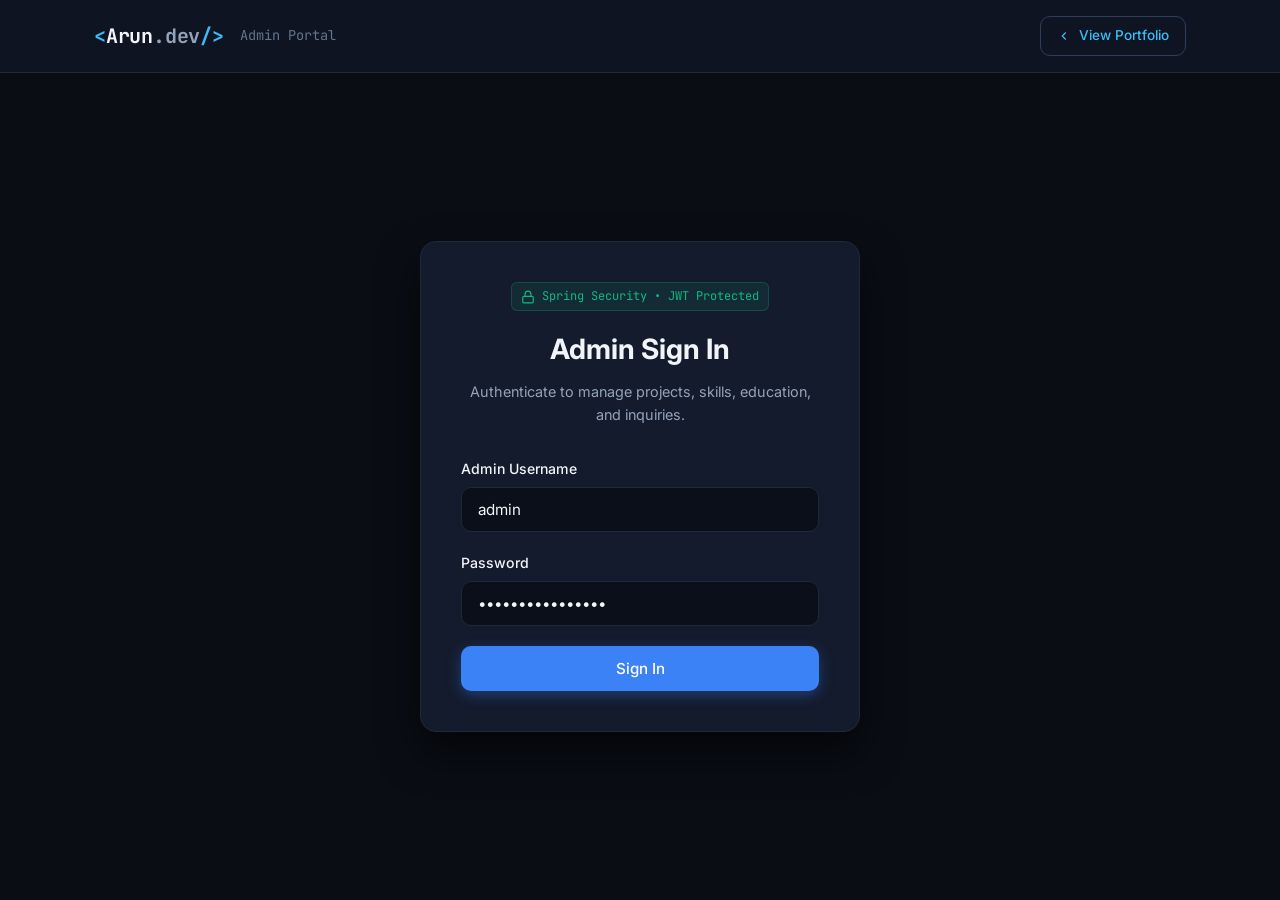
==== frontend/admin.html @ 6e8fda40 "Pushing Portfolio Backend and Frontend" ====
<!DOCTYPE html>
<html lang="en">
<head>
    <meta charset="UTF-8">
    <meta name="viewport" content="width=device-width, initial-scale=1.0">
    <meta name="description" content="Admin Control Panel for Arun's Developer Portfolio">
    <meta name="theme-color" content="#0a0d14">
    <title>Admin Dashboard | Arun.dev</title>

    <!-- Fonts -->
    <link rel="preconnect" href="https://fonts.googleapis.com">
    <link rel="preconnect" href="https://fonts.gstatic.com" crossorigin>
    <link href="https://fonts.googleapis.com/css2?family=Inter:wght@300;400;500;600;700;800&family=JetBrains+Mono:wght@400;500;600&display=swap" rel="stylesheet">

    <!-- Stylesheets -->
    <link rel="stylesheet" href="css/style.css">
    <link rel="stylesheet" href="css/responsive.css">

    <style>
        /* Admin-specific layout additions */
        .admin-page {
            min-height: 100vh;
            display: flex;
            flex-direction: column;
            background-color: var(--bg-primary);
        }

        .admin-header {
            background: var(--bg-secondary);
            border-bottom: 1px solid var(--border-subtle);
            padding: 1rem 0;
            position: sticky;
            top: 0;
            z-index: 100;
        }

        .admin-header-content {
            display: flex;
            justify-content: space-between;
            align-items: center;
        }

        .admin-user-badge {
            display: inline-flex;
            align-items: center;
            gap: 0.5rem;
            background: rgba(56, 189, 248, 0.1);
            border: 1px solid rgba(56, 189, 248, 0.3);
            color: var(--accent-primary);
            padding: 0.35rem 0.75rem;
            border-radius: var(--radius-full);
            font-size: 0.82rem;
            font-family: var(--font-mono);
        }

        /* Login Container */
        .login-wrapper {
            flex-grow: 1;
            display: flex;
            align-items: center;
            justify-content: center;
            padding: 3rem 1.5rem;
        }

        .login-card {
            background: var(--bg-card);
            border: 1px solid var(--border-subtle);
            border-radius: var(--radius-lg);
            padding: 2.5rem;
            width: 100%;
            max-width: 440px;
            box-shadow: 0 20px 40px rgba(0, 0, 0, 0.6);
        }

        .login-header {
            text-align: center;
            margin-bottom: 2rem;
        }

        .login-header h1 {
            font-size: 1.75rem;
            font-weight: 700;
            margin-bottom: 0.5rem;
        }

        .login-header p {
            color: var(--text-secondary);
            font-size: 0.9rem;
        }

        .security-badge {
            display: inline-flex;
            align-items: center;
            gap: 0.4rem;
            background: rgba(16, 185, 129, 0.1);
            color: var(--success);
            border: 1px solid rgba(16, 185, 129, 0.25);
            padding: 0.25rem 0.6rem;
            border-radius: var(--radius-sm);
            font-size: 0.75rem;
            font-family: var(--font-mono);
            margin-bottom: 1rem;
        }

        /* Dashboard Layout */
        .dashboard-wrapper {
            flex-grow: 1;
            padding: 2.5rem 0 4rem 0;
        }

        .stats-grid {
            display: grid;
            grid-template-columns: repeat(auto-fit, minmax(200px, 1fr));
            gap: 1.25rem;
            margin-bottom: 2.5rem;
        }

        .stat-card {
            background: var(--bg-card);
            border: 1px solid var(--border-subtle);
            border-radius: var(--radius-md);
            padding: 1.5rem;
            display: flex;
            flex-direction: column;
            gap: 0.4rem;
            transition: all var(--transition-fast);
        }

        .stat-card:hover {
            border-color: var(--border-hover);
            transform: translateY(-2px);
        }

        .stat-label {
            font-size: 0.82rem;
            color: var(--text-muted);
            text-transform: uppercase;
            font-family: var(--font-mono);
            letter-spacing: 0.5px;
        }

        .stat-value {
            font-size: 2rem;
            font-weight: 700;
            color: var(--text-primary);
        }

        /* Admin Tabs */
        .admin-nav-tabs {
            display: flex;
            gap: 0.5rem;
            border-bottom: 1px solid var(--border-subtle);
            margin-bottom: 2rem;
            overflow-x: auto;
            padding-bottom: 1px;
        }

        .tab-btn {
            background: transparent;
            border: none;
            color: var(--text-secondary);
            font-size: 0.95rem;
            font-weight: 500;
            padding: 0.75rem 1.25rem;
            cursor: pointer;
            border-bottom: 2px solid transparent;
            transition: all var(--transition-fast);
            white-space: nowrap;
        }

        .tab-btn:hover {
            color: var(--text-primary);
        }

        .tab-btn.active {
            color: var(--accent-primary);
            border-bottom-color: var(--accent-primary);
            font-weight: 600;
        }

        .tab-content {
            display: none;
        }

        .tab-content.active {
            display: block;
        }

        .tab-actions-header {
            display: flex;
            justify-content: space-between;
            align-items: center;
            margin-bottom: 1.5rem;
            flex-wrap: wrap;
            gap: 1rem;
        }

        /* Data Tables */
        .table-responsive {
            background: var(--bg-card);
            border: 1px solid var(--border-subtle);
            border-radius: var(--radius-lg);
            overflow-x: auto;
        }

        .admin-table {
            width: 100%;
            border-collapse: collapse;
            text-align: left;
            font-size: 0.9rem;
        }

        .admin-table th {
            background: var(--bg-secondary);
            color: var(--text-muted);
            font-family: var(--font-mono);
            font-size: 0.78rem;
            text-transform: uppercase;
            letter-spacing: 0.5px;
            padding: 1rem 1.25rem;
            border-bottom: 1px solid var(--border-subtle);
        }

        .admin-table td {
            padding: 1rem 1.25rem;
            border-bottom: 1px solid var(--border-subtle);
            color: var(--text-primary);
            vertical-align: middle;
        }

        .admin-table tr:last-child td {
            border-bottom: none;
        }

        .admin-table tr:hover td {
            background: var(--bg-card-hover);
        }

        .action-btn-group {
            display: flex;
            gap: 0.5rem;
        }

        .btn-action-edit {
            background: rgba(59, 130, 246, 0.15);
            color: var(--accent-primary);
            border: 1px solid rgba(59, 130, 246, 0.3);
            padding: 0.35rem 0.65rem;
            border-radius: var(--radius-sm);
            font-size: 0.8rem;
            cursor: pointer;
        }

        .btn-action-edit:hover {
            background: var(--accent-secondary);
            color: #ffffff;
        }

        .btn-action-delete {
            background: rgba(239, 68, 68, 0.15);
            color: var(--error);
            border: 1px solid rgba(239, 68, 68, 0.3);
            padding: 0.35rem 0.65rem;
            border-radius: var(--radius-sm);
            font-size: 0.8rem;
            cursor: pointer;
        }

        .btn-action-delete:hover {
            background: var(--error);
            color: #ffffff;
        }

        /* Modal Backdrop & Dialog */
        .modal-overlay {
            position: fixed;
            top: 0;
            left: 0;
            width: 100%;
            height: 100%;
            background: rgba(0, 0, 0, 0.75);
            backdrop-filter: blur(4px);
            display: none;
            align-items: center;
            justify-content: center;
            padding: 1.5rem;
            z-index: 2000;
        }

        .modal-dialog {
            background: var(--bg-card);
            border: 1px solid var(--border-subtle);
            border-radius: var(--radius-lg);
            width: 100%;
            max-width: 600px;
            max-height: 90vh;
            overflow-y: auto;
            padding: 2rem;
            box-shadow: 0 20px 50px rgba(0, 0, 0, 0.8);
        }

        .modal-header {
            display: flex;
            justify-content: space-between;
            align-items: center;
            margin-bottom: 1.5rem;
            border-bottom: 1px solid var(--border-subtle);
            padding-bottom: 1rem;
        }

        .modal-close-btn {
            background: transparent;
            border: none;
            color: var(--text-muted);
            font-size: 1.5rem;
            cursor: pointer;
            line-height: 1;
        }

        .modal-close-btn:hover {
            color: var(--text-primary);
        }

        .checkbox-group {
            display: flex;
            align-items: center;
            gap: 0.6rem;
        }

        .checkbox-group input {
            accent-color: var(--accent-primary);
            width: 16px;
            height: 16px;
        }

        /* Toast notifications */
        .toast-container {
            position: fixed;
            bottom: 2rem;
            right: 2rem;
            display: flex;
            flex-direction: column;
            gap: 0.75rem;
            z-index: 3000;
        }

        .toast-notification {
            background: var(--bg-secondary);
            border: 1px solid var(--border-subtle);
            border-radius: var(--radius-md);
            padding: 1rem 1.25rem;
            color: var(--text-primary);
            box-shadow: 0 10px 25px rgba(0, 0, 0, 0.5);
            font-size: 0.9rem;
            display: flex;
            align-items: center;
            gap: 0.75rem;
            animation: slideUp 0.3s ease;
        }

        .toast-notification.success {
            border-left: 4px solid var(--success);
        }

        .toast-notification.error {
            border-left: 4px solid var(--error);
        }

        @keyframes slideUp {
            from { transform: translateY(20px); opacity: 0; }
            to { transform: translateY(0); opacity: 1; }
        }
    </style>
</head>
<body class="admin-page">

    <!-- Admin Header -->
    <header class="admin-header">
        <div class="container admin-header-content">
            <div style="display: flex; align-items: center; gap: 1rem;">
                <a href="index.html" class="brand-logo">
                    <span class="logo-bracket">&lt;</span>Arun<span class="logo-accent">.dev</span><span class="logo-bracket">/&gt;</span>
                </a>
                <span style="font-family: var(--font-mono); font-size: 0.85rem; color: var(--text-muted);">Admin Portal</span>
            </div>

            <div style="display: flex; align-items: center; gap: 1rem;" id="header-actions">
                <a href="index.html" class="btn btn-outline btn-sm">
                    <svg width="14" height="14" viewBox="0 0 24 24" fill="none" stroke="currentColor" stroke-width="2"><path d="m15 18-6-6 6-6"></path></svg>
                    <span>View Portfolio</span>
                </a>
                <div id="auth-controls" style="display: none;">
                    <span class="admin-user-badge">
                        <svg width="12" height="12" viewBox="0 0 24 24" fill="currentColor"><path d="M12 2C6.48 2 2 6.48 2 12s4.48 10 10 10 10-4.48 10-10S17.52 2 12 2zm0 3c1.66 0 3 1.34 3 3s-1.34 3-3 3-3-1.34-3-3 1.34-3 3-3zm0 14.2c-2.5 0-4.71-1.28-6-3.22.03-1.99 4-3.08 6-3.08 1.99 0 5.97 1.09 6 3.08-1.29 1.94-3.5 3.22-6 3.22z"/></svg>
                        <span id="active-username">admin</span>
                    </span>
                    <button class="btn btn-secondary btn-sm" id="logout-btn">Sign Out</button>
                </div>
            </div>
        </div>
    </header>

    <!-- 1. LOGIN SCREEN (Visible when unauthenticated) -->
    <main class="login-wrapper" id="login-section">
        <div class="login-card">
            <div class="login-header">
                <div class="security-badge">
                    <svg width="14" height="14" viewBox="0 0 24 24" fill="none" stroke="currentColor" stroke-width="2"><rect x="3" y="11" width="18" height="11" rx="2" ry="2"></rect><path d="M7 11V7a5 5 0 0 1 10 0v4"></path></svg>
                    <span>Spring Security &bull; JWT Protected</span>
                </div>
                <h1>Admin Sign In</h1>
                <p>Authenticate to manage projects, skills, education, and inquiries.</p>
            </div>

            <form id="login-form" class="contact-form">
                <div class="form-banner" id="login-banner" style="display: none;"></div>

                <div class="form-group">
                    <label for="login-username" class="form-label">Admin Username</label>
                    <input type="text" id="login-username" class="form-input" placeholder="admin" required autocomplete="username" value="admin">
                </div>

                <div class="form-group">
                    <label for="login-password" class="form-label">Password</label>
                    <input type="password" id="login-password" class="form-input" placeholder="••••••••••••" required autocomplete="current-password" value="adminpassword123">
                </div>

                <button type="submit" class="btn btn-primary btn-block" id="login-submit-btn">
                    <span class="btn-text">Sign In</span>
                    <div class="btn-spinner" style="display: none;"></div>
                </button>
            </form>
        </div>
    </main>

    <!-- 2. DASHBOARD (Visible when authenticated) -->
    <main class="dashboard-wrapper" id="dashboard-section" style="display: none;">
        <div class="container">
            <!-- Metrics Row -->
            <div class="stats-grid">
                <div class="stat-card">
                    <span class="stat-label">Projects</span>
                    <span class="stat-value" id="stat-projects-count">-</span>
                </div>
                <div class="stat-card">
                    <span class="stat-label">Skills</span>
                    <span class="stat-value" id="stat-skills-count">-</span>
                </div>
                <div class="stat-card">
                    <span class="stat-label">Education</span>
                    <span class="stat-value" id="stat-education-count">-</span>
                </div>
                <div class="stat-card">
                    <span class="stat-label">Inquiries Received</span>
                    <span class="stat-value" id="stat-messages-count" style="color: var(--accent-primary);">-</span>
                </div>
            </div>

            <!-- Tab Navigation -->
            <nav class="admin-nav-tabs">
                <button class="tab-btn active" data-tab="projects-tab">Projects Manager</button>
                <button class="tab-btn" data-tab="skills-tab">Skills Manager</button>
                <button class="tab-btn" data-tab="education-tab">Education Manager</button>
                <button class="tab-btn" data-tab="messages-tab">Messages Inbox</button>
            </nav>

            <!-- TAB 1: PROJECTS -->
            <section class="tab-content active" id="projects-tab">
                <div class="tab-actions-header">
                    <div>
                        <h2>Portfolio Projects</h2>
                        <p style="color: var(--text-secondary); font-size: 0.9rem;">Manage project cards, live links, repositories, and featured status.</p>
                    </div>
                    <button class="btn btn-primary btn-sm" id="btn-add-project">+ Add New Project</button>
                </div>

                <div class="table-responsive">
                    <table class="admin-table">
                        <thead>
                            <tr>
                                <th>ID</th>
                                <th>Title</th>
                                <th>Technologies</th>
                                <th>Featured</th>
                                <th>Actions</th>
                            </tr>
                        </thead>
                        <tbody id="projects-table-body">
                            <!-- Populated dynamically via admin.js -->
                        </tbody>
                    </table>
                </div>
            </section>

            <!-- TAB 2: SKILLS -->
            <section class="tab-content" id="skills-tab">
                <div class="tab-actions-header">
                    <div>
                        <h2>Technical Skills</h2>
                        <p style="color: var(--text-secondary); font-size: 0.9rem;">Add, modify, or reorganize skill sets and proficiency levels.</p>
                    </div>
                    <button class="btn btn-primary btn-sm" id="btn-add-skill">+ Add New Skill</button>
                </div>

                <div class="table-responsive">
                    <table class="admin-table">
                        <thead>
                            <tr>
                                <th>ID</th>
                                <th>Skill Name</th>
                                <th>Category</th>
                                <th>Proficiency</th>
                                <th>Actions</th>
                            </tr>
                        </thead>
                        <tbody id="skills-table-body">
                            <!-- Populated dynamically via admin.js -->
                        </tbody>
                    </table>
                </div>
            </section>

            <!-- TAB 3: EDUCATION -->
            <section class="tab-content" id="education-tab">
                <div class="tab-actions-header">
                    <div>
                        <h2>Education History</h2>
                        <p style="color: var(--text-secondary); font-size: 0.9rem;">Maintain academic background and engineering degree entries.</p>
                    </div>
                    <button class="btn btn-primary btn-sm" id="btn-add-education">+ Add Education Entry</button>
                </div>

                <div class="table-responsive">
                    <table class="admin-table">
                        <thead>
                            <tr>
                                <th>ID</th>
                                <th>Degree &amp; Field</th>
                                <th>Institution</th>
                                <th>Timeframe</th>
                                <th>Actions</th>
                            </tr>
                        </thead>
                        <tbody id="education-table-body">
                            <!-- Populated dynamically via admin.js -->
                        </tbody>
                    </table>
                </div>
            </section>

            <!-- TAB 4: MESSAGES INBOX -->
            <section class="tab-content" id="messages-tab">
                <div class="tab-actions-header">
                    <div>
                        <h2>Contact Messages Inbox</h2>
                        <p style="color: var(--text-secondary); font-size: 0.9rem;">Review messages and recruiter inquiries submitted through the contact form.</p>
                    </div>
                    <button class="btn btn-secondary btn-sm" id="btn-refresh-messages">&#8635; Refresh Inbox</button>
                </div>

                <div class="table-responsive">
                    <table class="admin-table">
                        <thead>
                            <tr>
                                <th>ID</th>
                                <th>Sender Name</th>
                                <th>Email</th>
                                <th>Message</th>
                                <th>Date Received</th>
                                <th>Actions</th>
                            </tr>
                        </thead>
                        <tbody id="messages-table-body">
                            <!-- Populated dynamically via admin.js -->
                        </tbody>
                    </table>
                </div>
            </section>
        </div>
    </main>

    <!-- PROJECT MODAL -->
    <div class="modal-overlay" id="project-modal">
        <div class="modal-dialog">
            <div class="modal-header">
                <h3 id="project-modal-title">Add Project</h3>
                <button class="modal-close-btn" data-close="project-modal">&times;</button>
            </div>
            <form id="project-form" class="contact-form">
                <input type="hidden" id="project-id">

                <div class="form-group">
                    <label class="form-label" for="proj-title">Project Title *</label>
                    <input type="text" id="proj-title" class="form-input" required placeholder="e.g. SpendSense">
                </div>

                <div class="form-group">
                    <label class="form-label" for="proj-desc">Description *</label>
                    <textarea id="proj-desc" class="form-textarea" rows="4" required placeholder="Detailed project overview..."></textarea>
                </div>

                <div class="form-group">
                    <label class="form-label" for="proj-tech">Technologies (Comma separated) *</label>
                    <input type="text" id="proj-tech" class="form-input" required placeholder="e.g. Java, Spring Boot, MySQL">
                </div>

                <div class="form-group">
                    <label class="form-label" for="proj-github">GitHub Repository URL</label>
                    <input type="url" id="proj-github" class="form-input" placeholder="https://github.com/TODO-arun/project">
                </div>

                <div class="form-group">
                    <label class="form-label" for="proj-live">Live Demo URL</label>
                    <input type="url" id="proj-live" class="form-input" placeholder="https://project.example.com">
                </div>

                <div class="checkbox-group">
                    <input type="checkbox" id="proj-featured">
                    <label for="proj-featured" class="form-label" style="cursor: pointer;">Mark as Featured Project</label>
                </div>

                <div style="display: flex; justify-content: flex-end; gap: 1rem; margin-top: 1rem;">
                    <button type="button" class="btn btn-secondary" data-close="project-modal">Cancel</button>
                    <button type="submit" class="btn btn-primary" id="save-project-btn">Save Project</button>
                </div>
            </form>
        </div>
    </div>

    <!-- SKILL MODAL -->
    <div class="modal-overlay" id="skill-modal">
        <div class="modal-dialog">
            <div class="modal-header">
                <h3 id="skill-modal-title">Add Skill</h3>
                <button class="modal-close-btn" data-close="skill-modal">&times;</button>
            </div>
            <form id="skill-form" class="contact-form">
                <input type="hidden" id="skill-id">

                <div class="form-group">
                    <label class="form-label" for="skill-name">Skill Name *</label>
                    <input type="text" id="skill-name" class="form-input" required placeholder="e.g. Spring Boot">
                </div>

                <div class="form-group">
                    <label class="form-label" for="skill-cat">Category *</label>
                    <select id="skill-cat" class="form-input" required>
                        <option value="Programming">Programming</option>
                        <option value="Backend">Backend</option>
                        <option value="Database">Database</option>
                        <option value="Frontend">Frontend</option>
                        <option value="Tools">Tools</option>
                        <option value="AI/ML">AI/ML</option>
                    </select>
                </div>

                <div class="form-group">
                    <label class="form-label" for="skill-prof">Proficiency Level *</label>
                    <select id="skill-prof" class="form-input" required>
                        <option value="Advanced">Advanced</option>
                        <option value="Proficient">Proficient</option>
                        <option value="Intermediate">Intermediate</option>
                        <option value="Beginner">Beginner</option>
                    </select>
                </div>

                <div style="display: flex; justify-content: flex-end; gap: 1rem; margin-top: 1rem;">
                    <button type="button" class="btn btn-secondary" data-close="skill-modal">Cancel</button>
                    <button type="submit" class="btn btn-primary" id="save-skill-btn">Save Skill</button>
                </div>
            </form>
        </div>
    </div>

    <!-- EDUCATION MODAL -->
    <div class="modal-overlay" id="education-modal">
        <div class="modal-dialog">
            <div class="modal-header">
                <h3 id="education-modal-title">Add Education</h3>
                <button class="modal-close-btn" data-close="education-modal">&times;</button>
            </div>
            <form id="education-form" class="contact-form">
                <input type="hidden" id="education-id">

                <div class="form-group">
                    <label class="form-label" for="edu-degree">Degree / Certificate *</label>
                    <input type="text" id="edu-degree" class="form-input" required placeholder="e.g. Bachelor of Engineering (B.E.)">
                </div>

                <div class="form-group">
                    <label class="form-label" for="edu-field">Field of Study</label>
                    <input type="text" id="edu-field" class="form-input" placeholder="e.g. Computer Science & Engineering">
                </div>

                <div class="form-group">
                    <label class="form-label" for="edu-institution">Institution / University *</label>
                    <input type="text" id="edu-institution" class="form-input" required placeholder="e.g. Engineering University">
                </div>

                <div style="display: grid; grid-template-columns: 1fr 1fr; gap: 1rem;">
                    <div class="form-group">
                        <label class="form-label" for="edu-start">Start Year / Date</label>
                        <input type="text" id="edu-start" class="form-input" placeholder="2023">
                    </div>
                    <div class="form-group">
                        <label class="form-label" for="edu-end">End Year / Date</label>
                        <input type="text" id="edu-end" class="form-input" placeholder="2027 (Expected)">
                    </div>
                </div>

                <div class="form-group">
                    <label class="form-label" for="edu-desc">Course Highlights &amp; Description</label>
                    <textarea id="edu-desc" class="form-textarea" rows="3" placeholder="Key coursework, achievements..."></textarea>
                </div>

                <div style="display: flex; justify-content: flex-end; gap: 1rem; margin-top: 1rem;">
                    <button type="button" class="btn btn-secondary" data-close="education-modal">Cancel</button>
                    <button type="submit" class="btn btn-primary" id="save-education-btn">Save Entry</button>
                </div>
            </form>
        </div>
    </div>

    <!-- Toast Notifications Container -->
    <div class="toast-container" id="toast-container"></div>

    <!-- Modular JavaScript Files -->
    <script src="js/api.js"></script>
    <script src="js/admin.js"></script>
</body>
</html>
---- frontend/css/style.css ----
/* ==========================================================================
   Arun's Portfolio - Modern Dark Developer Theme
   ========================================================================== */

:root {
    /* Color Palette */
    --bg-primary: #0a0d14;
    --bg-secondary: #0f1422;
    --bg-card: #141b2d;
    --bg-card-hover: #1a233a;
    --bg-input: #0b0f19;
    --bg-terminal: #070a10;
    
    /* Borders & Outlines */
    --border-subtle: #1e293b;
    --border-focus: #38bdf8;
    --border-hover: #2d3d5a;
    
    /* Text Colors */
    --text-primary: #f1f5f9;
    --text-secondary: #94a3b8;
    --text-muted: #64748b;
    --text-inverse: #0a0d14;
    
    /* Accents & Brand */
    --accent-primary: #38bdf8;       /* Bright Cyan */
    --accent-secondary: #3b82f6;     /* Modern Blue */
    --accent-gradient: linear-gradient(135deg, #38bdf8 0%, #3b82f6 50%, #6366f1 100%);
    --accent-glow: rgba(56, 189, 248, 0.15);
    
    /* Status Colors */
    --success: #10b981;
    --success-bg: rgba(16, 185, 129, 0.12);
    --error: #ef4444;
    --error-bg: rgba(239, 68, 68, 0.12);
    --warning: #f59e0b;
    --warning-bg: rgba(245, 158, 11, 0.12);
    
    /* Typography */
    --font-sans: 'Inter', -apple-system, BlinkMacSystemFont, 'Segoe UI', Roboto, sans-serif;
    --font-mono: 'JetBrains Mono', 'Fira Code', 'Courier New', monospace;
    
    /* Layout & Sizing */
    --container-width: 1140px;
    --header-height: 72px;
    --radius-sm: 6px;
    --radius-md: 10px;
    --radius-lg: 16px;
    --radius-full: 9999px;
    
    /* Transitions */
    --transition-fast: 0.18s ease;
    --transition-normal: 0.28s ease;
}

/* Base & Reset */
*, *::before, *::after {
    box-sizing: border-box;
    margin: 0;
    padding: 0;
}

html {
    scroll-behavior: smooth;
    font-size: 16px;
}

body {
    background-color: var(--bg-primary);
    color: var(--text-primary);
    font-family: var(--font-sans);
    line-height: 1.6;
    overflow-x: hidden;
    -webkit-font-smoothing: antialiased;
    -moz-osx-font-smoothing: grayscale;
}

a {
    color: inherit;
    text-decoration: none;
    transition: color var(--transition-fast);
}

ul {
    list-style: none;
}

button, input, textarea {
    font-family: inherit;
    font-size: inherit;
}

/* Container */
.container {
    width: 100%;
    max-width: var(--container-width);
    margin-left: auto;
    margin-right: auto;
    padding-left: 1.5rem;
    padding-right: 1.5rem;
}

/* Typography & Gradient Utilities */
.text-gradient {
    background: var(--accent-gradient);
    -webkit-background-clip: text;
    -webkit-text-fill-color: transparent;
    display: inline-block;
}

.text-highlight {
    color: var(--accent-primary);
    font-weight: 600;
}

/* Section Header */
.section {
    padding: 5.5rem 0;
    border-bottom: 1px solid var(--border-subtle);
    position: relative;
}

.section-header {
    text-align: center;
    max-width: 680px;
    margin: 0 auto 3.5rem auto;
}

.section-tag {
    display: inline-block;
    font-family: var(--font-mono);
    font-size: 0.85rem;
    color: var(--accent-primary);
    margin-bottom: 0.5rem;
    letter-spacing: 1px;
    text-transform: uppercase;
}

.section-title {
    font-size: 2.25rem;
    font-weight: 700;
    color: var(--text-primary);
    letter-spacing: -0.02em;
    margin-bottom: 0.75rem;
}

.section-subtitle {
    font-size: 1rem;
    color: var(--text-secondary);
    line-height: 1.6;
}

/* Buttons */
.btn {
    display: inline-flex;
    align-items: center;
    justify-content: center;
    gap: 0.5rem;
    padding: 0.75rem 1.4rem;
    border-radius: var(--radius-md);
    font-weight: 500;
    font-size: 0.95rem;
    cursor: pointer;
    border: 1px solid transparent;
    transition: all var(--transition-fast);
}

.btn-sm {
    padding: 0.5rem 1rem;
    font-size: 0.85rem;
}

.btn-block {
    width: 100%;
}

.btn-primary {
    background: var(--accent-secondary);
    color: #ffffff;
    box-shadow: 0 4px 14px rgba(59, 130, 246, 0.35);
}

.btn-primary:hover {
    background: #2563eb;
    transform: translateY(-1px);
    box-shadow: 0 6px 20px rgba(59, 130, 246, 0.45);
}

.btn-secondary {
    background: var(--bg-card);
    color: var(--text-primary);
    border-color: var(--border-subtle);
}

.btn-secondary:hover {
    background: var(--bg-card-hover);
    border-color: var(--border-hover);
    transform: translateY(-1px);
}

.btn-outline {
    background: transparent;
    color: var(--accent-primary);
    border-color: var(--border-hover);
}

.btn-outline:hover {
    background: rgba(56, 189, 248, 0.08);
    border-color: var(--accent-primary);
    transform: translateY(-1px);
}

.btn-icon {
    flex-shrink: 0;
}

/* ==========================================================================
   Header & Navigation
   ========================================================================== */
.header {
    position: fixed;
    top: 0;
    left: 0;
    width: 100%;
    height: var(--header-height);
    background: rgba(10, 13, 20, 0.85);
    backdrop-filter: blur(12px);
    -webkit-backdrop-filter: blur(12px);
    border-bottom: 1px solid rgba(30, 41, 59, 0.6);
    z-index: 1000;
    transition: background-color var(--transition-normal);
}

.nav-container {
    display: flex;
    align-items: center;
    justify-content: space-between;
    height: 100%;
}

.brand-logo {
    font-family: var(--font-mono);
    font-size: 1.25rem;
    font-weight: 700;
    color: var(--text-primary);
    display: flex;
    align-items: center;
    letter-spacing: -0.01em;
}

.logo-bracket {
    color: var(--accent-primary);
}

.logo-accent {
    color: var(--text-secondary);
}

.nav-list {
    display: flex;
    align-items: center;
    gap: 2rem;
}

.nav-link {
    color: var(--text-secondary);
    font-size: 0.92rem;
    font-weight: 500;
    position: relative;
    padding: 0.25rem 0;
}

.nav-link:hover, .nav-link.active {
    color: var(--accent-primary);
}

.nav-link.active::after {
    content: '';
    position: absolute;
    bottom: -4px;
    left: 0;
    width: 100%;
    height: 2px;
    background: var(--accent-primary);
    border-radius: var(--radius-full);
}

.nav-actions {
    display: flex;
    align-items: center;
    gap: 1rem;
}

.hamburger-btn {
    display: none;
    flex-direction: column;
    justify-content: space-around;
    width: 32px;
    height: 32px;
    background: transparent;
    border: none;
    cursor: pointer;
    padding: 4px;
}

.hamburger-bar {
    width: 100%;
    height: 2px;
    background-color: var(--text-primary);
    border-radius: var(--radius-full);
    transition: all var(--transition-fast);
}

.nav-cta-mobile {
    display: none;
}

/* ==========================================================================
   Hero Section
   ========================================================================== */
.hero-section {
    padding-top: calc(var(--header-height) + 4rem);
    padding-bottom: 5.5rem;
    min-height: calc(100vh - var(--header-height));
    display: flex;
    align-items: center;
    background: radial-gradient(circle at 80% 20%, rgba(56, 189, 248, 0.06) 0%, transparent 60%),
                radial-gradient(circle at 10% 80%, rgba(59, 130, 246, 0.05) 0%, transparent 60%);
}

.hero-container {
    display: grid;
    grid-template-columns: 1.2fr 0.8fr;
    gap: 3.5rem;
    align-items: center;
}

.hero-badge {
    display: inline-flex;
    align-items: center;
    gap: 0.5rem;
    padding: 0.4rem 0.9rem;
    background: rgba(30, 41, 59, 0.6);
    border: 1px solid var(--border-subtle);
    border-radius: var(--radius-full);
    font-size: 0.82rem;
    font-family: var(--font-mono);
    color: var(--text-secondary);
    margin-bottom: 1.5rem;
}

.status-indicator {
    width: 8px;
    height: 8px;
    background-color: var(--success);
    border-radius: 50%;
    box-shadow: 0 0 8px var(--success);
    animation: pulse 2s infinite;
}

@keyframes pulse {
    0% { transform: scale(0.95); opacity: 0.8; }
    50% { transform: scale(1.15); opacity: 1; }
    100% { transform: scale(0.95); opacity: 0.8; }
}

.hero-title {
    font-size: 3.25rem;
    font-weight: 800;
    line-height: 1.15;
    letter-spacing: -0.03em;
    margin-bottom: 0.75rem;
}

.hero-subtitle {
    font-size: 1.45rem;
    font-weight: 600;
    color: var(--text-secondary);
    line-height: 1.35;
    margin-bottom: 1.25rem;
}

.hero-description {
    font-size: 1.05rem;
    color: var(--text-secondary);
    line-height: 1.7;
    margin-bottom: 2rem;
    max-width: 580px;
}

.hero-cta-group {
    display: flex;
    flex-wrap: wrap;
    gap: 1rem;
    margin-bottom: 2rem;
}

.hero-socials {
    display: flex;
    align-items: center;
    gap: 1.25rem;
}

.social-label {
    font-size: 0.88rem;
    color: var(--text-muted);
    font-family: var(--font-mono);
}

.social-link {
    display: inline-flex;
    align-items: center;
    gap: 0.4rem;
    color: var(--text-secondary);
    font-size: 0.9rem;
    padding: 0.35rem 0.6rem;
    border-radius: var(--radius-sm);
    background: rgba(30, 41, 59, 0.4);
    border: 1px solid var(--border-subtle);
    transition: all var(--transition-fast);
}

.social-link:hover {
    color: var(--accent-primary);
    border-color: var(--accent-primary);
    background: rgba(56, 189, 248, 0.06);
}

/* Terminal Card in Hero */
.terminal-card {
    background: var(--bg-terminal);
    border: 1px solid var(--border-subtle);
    border-radius: var(--radius-lg);
    overflow: hidden;
    box-shadow: 0 20px 40px rgba(0, 0, 0, 0.6);
}

.terminal-header {
    background: #0f1420;
    padding: 0.75rem 1rem;
    display: flex;
    align-items: center;
    border-bottom: 1px solid var(--border-subtle);
}

.terminal-dots {
    display: flex;
    gap: 6px;
    margin-right: 1rem;
}

.dot {
    width: 10px;
    height: 10px;
    border-radius: 50%;
}

.dot-red { background-color: #ef4444; }
.dot-yellow { background-color: #f59e0b; }
.dot-green { background-color: #10b981; }

.terminal-title {
    font-family: var(--font-mono);
    font-size: 0.78rem;
    color: var(--text-muted);
}

.terminal-body {
    padding: 1.25rem;
    font-family: var(--font-mono);
    font-size: 0.85rem;
    line-height: 1.6;
}

.terminal-line {
    margin-bottom: 0.4rem;
}

.t-prompt {
    color: var(--accent-primary);
    font-weight: 600;
    margin-right: 0.4rem;
}

.t-command {
    color: #f8fafc;
}

.terminal-output {
    color: var(--text-secondary);
    margin-bottom: 0.9rem;
    padding-left: 0.75rem;
    border-left: 2px solid var(--border-subtle);
}

.terminal-code {
    background: #090d16;
    padding: 0.85rem;
    border-radius: var(--radius-sm);
    margin-bottom: 0.9rem;
    overflow-x: auto;
}

.json-key { color: #38bdf8; }
.json-str { color: #a7f3d0; }

.t-cursor {
    color: var(--accent-primary);
    animation: blink 1s step-start infinite;
}

@keyframes blink {
    50% { opacity: 0; }
}

/* ==========================================================================
   About Section
   ========================================================================== */
.about-grid {
    display: grid;
    grid-template-columns: 1.1fr 0.9fr;
    gap: 2.5rem;
    align-items: start;
}

.about-card {
    background: var(--bg-card);
    border: 1px solid var(--border-subtle);
    border-radius: var(--radius-lg);
    padding: 2.25rem;
}

.about-lead {
    font-size: 1.15rem;
    color: var(--text-primary);
    line-height: 1.7;
    margin-bottom: 1.25rem;
}

.about-body {
    font-size: 0.98rem;
    color: var(--text-secondary);
    line-height: 1.75;
    margin-bottom: 1rem;
}

.about-body:last-child {
    margin-bottom: 0;
}

.about-features-column {
    display: flex;
    flex-direction: column;
    gap: 1.25rem;
}

.feature-card {
    display: flex;
    gap: 1.25rem;
    background: var(--bg-card);
    border: 1px solid var(--border-subtle);
    border-radius: var(--radius-md);
    padding: 1.4rem;
    transition: all var(--transition-fast);
}

.feature-card:hover {
    border-color: var(--border-hover);
    transform: translateY(-2px);
    background: var(--bg-card-hover);
}

.feature-icon {
    width: 44px;
    height: 44px;
    border-radius: var(--radius-md);
    background: rgba(56, 189, 248, 0.1);
    color: var(--accent-primary);
    display: flex;
    align-items: center;
    justify-content: center;
    flex-shrink: 0;
}

.feature-info h3 {
    font-size: 1.05rem;
    font-weight: 600;
    margin-bottom: 0.35rem;
    color: var(--text-primary);
}

.feature-info p {
    font-size: 0.88rem;
    color: var(--text-secondary);
    line-height: 1.55;
}

/* ==========================================================================
   Skills Section
   ========================================================================== */
.skills-filter-container {
    display: flex;
    flex-wrap: wrap;
    justify-content: center;
    gap: 0.6rem;
    margin-bottom: 2.5rem;
}

.filter-btn {
    background: var(--bg-card);
    border: 1px solid var(--border-subtle);
    color: var(--text-secondary);
    padding: 0.45rem 1rem;
    border-radius: var(--radius-full);
    font-size: 0.85rem;
    font-weight: 500;
    cursor: pointer;
    transition: all var(--transition-fast);
}

.filter-btn:hover {
    color: var(--text-primary);
    border-color: var(--border-hover);
}

.filter-btn.active {
    background: var(--accent-secondary);
    color: #ffffff;
    border-color: var(--accent-secondary);
}

.skills-grid {
    display: grid;
    grid-template-columns: repeat(auto-fill, minmax(240px, 1fr));
    gap: 1.25rem;
}

.skill-card {
    background: var(--bg-card);
    border: 1px solid var(--border-subtle);
    border-radius: var(--radius-md);
    padding: 1.25rem 1.4rem;
    display: flex;
    flex-direction: column;
    gap: 0.6rem;
    transition: all var(--transition-fast);
}

.skill-card:hover {
    border-color: var(--border-hover);
    transform: translateY(-2px);
    background: var(--bg-card-hover);
}

.skill-header {
    display: flex;
    justify-content: space-between;
    align-items: center;
}

.skill-name {
    font-size: 1rem;
    font-weight: 600;
    color: var(--text-primary);
}

.skill-category-tag {
    font-size: 0.72rem;
    font-family: var(--font-mono);
    padding: 0.2rem 0.5rem;
    background: rgba(30, 41, 59, 0.6);
    border-radius: var(--radius-sm);
    color: var(--accent-primary);
}

.skill-level-text {
    font-size: 0.8rem;
    color: var(--text-muted);
}

.skill-progress-bar {
    width: 100%;
    height: 4px;
    background: var(--border-subtle);
    border-radius: var(--radius-full);
    overflow: hidden;
}

.skill-progress-fill {
    height: 100%;
    background: var(--accent-gradient);
    border-radius: var(--radius-full);
}

/* ==========================================================================
   Projects Section
   ========================================================================== */
.projects-grid {
    display: grid;
    grid-template-columns: repeat(auto-fill, minmax(340px, 1fr));
    gap: 2rem;
}

.project-card {
    background: var(--bg-card);
    border: 1px solid var(--border-subtle);
    border-radius: var(--radius-lg);
    overflow: hidden;
    display: flex;
    flex-direction: column;
    transition: all var(--transition-normal);
}

.project-card:hover {
    border-color: var(--border-hover);
    transform: translateY(-4px);
    box-shadow: 0 12px 28px rgba(0, 0, 0, 0.4);
}

.project-card.featured {
    border-color: rgba(56, 189, 248, 0.35);
}

.project-header {
    padding: 1.5rem 1.5rem 0.5rem 1.5rem;
    display: flex;
    justify-content: space-between;
    align-items: flex-start;
}

.project-title {
    font-size: 1.25rem;
    font-weight: 700;
    color: var(--text-primary);
}

.featured-badge {
    font-size: 0.72rem;
    font-family: var(--font-mono);
    padding: 0.2rem 0.55rem;
    background: rgba(56, 189, 248, 0.12);
    border: 1px solid rgba(56, 189, 248, 0.3);
    color: var(--accent-primary);
    border-radius: var(--radius-full);
    text-transform: uppercase;
}

.project-body {
    padding: 0.5rem 1.5rem 1.25rem 1.5rem;
    flex-grow: 1;
    display: flex;
    flex-direction: column;
}

.project-description {
    font-size: 0.92rem;
    color: var(--text-secondary);
    line-height: 1.65;
    margin-bottom: 1.25rem;
    flex-grow: 1;
}

.academic-note {
    display: inline-flex;
    align-items: center;
    gap: 0.35rem;
    font-size: 0.75rem;
    color: var(--warning);
    background: var(--warning-bg);
    border: 1px solid rgba(245, 158, 11, 0.25);
    padding: 0.35rem 0.6rem;
    border-radius: var(--radius-sm);
    margin-bottom: 1rem;
}

.project-tech-list {
    display: flex;
    flex-wrap: wrap;
    gap: 0.45rem;
    margin-top: auto;
}

.tech-tag {
    font-family: var(--font-mono);
    font-size: 0.75rem;
    color: var(--text-secondary);
    background: rgba(30, 41, 59, 0.5);
    border: 1px solid var(--border-subtle);
    padding: 0.2rem 0.55rem;
    border-radius: var(--radius-sm);
}

.project-footer {
    padding: 1rem 1.5rem;
    background: rgba(15, 20, 34, 0.6);
    border-top: 1px solid var(--border-subtle);
    display: flex;
    gap: 0.85rem;
}

/* ==========================================================================
   Education Section
   ========================================================================== */
.education-timeline {
    position: relative;
    max-width: 800px;
    margin: 0 auto;
}

.education-timeline::before {
    content: '';
    position: absolute;
    top: 0;
    bottom: 0;
    left: 20px;
    width: 2px;
    background: var(--border-subtle);
}

.education-item {
    position: relative;
    padding-left: 55px;
    margin-bottom: 2.5rem;
}

.education-item:last-child {
    margin-bottom: 0;
}

.education-node {
    position: absolute;
    left: 12px;
    top: 5px;
    width: 18px;
    height: 18px;
    border-radius: 50%;
    background: var(--bg-primary);
    border: 3px solid var(--accent-primary);
    box-shadow: 0 0 10px rgba(56, 189, 248, 0.4);
}

.education-card {
    background: var(--bg-card);
    border: 1px solid var(--border-subtle);
    border-radius: var(--radius-md);
    padding: 1.5rem;
    transition: all var(--transition-fast);
}

.education-card:hover {
    border-color: var(--border-hover);
    background: var(--bg-card-hover);
}

.education-header-row {
    display: flex;
    justify-content: space-between;
    align-items: flex-start;
    gap: 1rem;
    margin-bottom: 0.4rem;
}

.education-degree {
    font-size: 1.15rem;
    font-weight: 700;
    color: var(--text-primary);
}

.education-period {
    font-family: var(--font-mono);
    font-size: 0.8rem;
    color: var(--accent-primary);
    background: rgba(56, 189, 248, 0.08);
    padding: 0.2rem 0.5rem;
    border-radius: var(--radius-sm);
    white-space: nowrap;
}

.education-institution {
    font-size: 0.95rem;
    color: var(--text-secondary);
    margin-bottom: 0.75rem;
}

.education-desc {
    font-size: 0.9rem;
    color: var(--text-secondary);
    line-height: 1.6;
}

/* ==========================================================================
   Contact Section
   ========================================================================== */
.contact-layout {
    display: grid;
    grid-template-columns: 0.9fr 1.1fr;
    gap: 2.5rem;
    align-items: start;
}

.contact-info-card {
    background: var(--bg-card);
    border: 1px solid var(--border-subtle);
    border-radius: var(--radius-lg);
    padding: 2.25rem;
}

.contact-info-card h3 {
    font-size: 1.35rem;
    font-weight: 700;
    margin-bottom: 0.75rem;
    color: var(--text-primary);
}

.contact-info-card > p {
    font-size: 0.95rem;
    color: var(--text-secondary);
    line-height: 1.65;
    margin-bottom: 2rem;
}

.contact-details {
    display: flex;
    flex-direction: column;
    gap: 1.25rem;
    margin-bottom: 2rem;
}

.contact-item {
    display: flex;
    align-items: center;
    gap: 1rem;
}

.contact-icon {
    width: 40px;
    height: 40px;
    border-radius: var(--radius-md);
    background: rgba(56, 189, 248, 0.1);
    color: var(--accent-primary);
    display: flex;
    align-items: center;
    justify-content: center;
    flex-shrink: 0;
}

.contact-meta {
    display: flex;
    flex-direction: column;
}

.meta-label {
    font-size: 0.75rem;
    color: var(--text-muted);
    font-family: var(--font-mono);
    text-transform: uppercase;
}

.meta-value, .meta-link {
    font-size: 0.92rem;
    color: var(--text-primary);
    word-break: break-all;
}

.meta-link:hover {
    color: var(--accent-primary);
}

.system-status-box {
    display: flex;
    align-items: center;
    gap: 0.5rem;
    padding: 0.75rem 1rem;
    background: var(--bg-primary);
    border: 1px solid var(--border-subtle);
    border-radius: var(--radius-md);
    font-size: 0.85rem;
}

.status-dot {
    width: 8px;
    height: 8px;
    border-radius: 50%;
    background-color: var(--warning);
}

.status-dot.online {
    background-color: var(--success);
    box-shadow: 0 0 8px var(--success);
}

.status-dot.offline {
    background-color: var(--error);
}

/* Contact Form */
.contact-form-panel {
    background: var(--bg-card);
    border: 1px solid var(--border-subtle);
    border-radius: var(--radius-lg);
    padding: 2.25rem;
}

.contact-form {
    display: flex;
    flex-direction: column;
    gap: 1.25rem;
}

.form-group {
    display: flex;
    flex-direction: column;
    gap: 0.4rem;
}

.form-label {
    font-size: 0.88rem;
    font-weight: 500;
    color: var(--text-primary);
}

.form-label-flex {
    display: flex;
    justify-content: space-between;
    align-items: center;
}

.char-counter {
    font-size: 0.75rem;
    font-family: var(--font-mono);
    color: var(--text-muted);
}

.required {
    color: var(--error);
}

.form-input, .form-textarea {
    width: 100%;
    background: var(--bg-input);
    border: 1px solid var(--border-subtle);
    border-radius: var(--radius-md);
    padding: 0.75rem 1rem;
    color: var(--text-primary);
    font-size: 0.95rem;
    transition: all var(--transition-fast);
}

.form-input:focus, .form-textarea:focus {
    outline: none;
    border-color: var(--accent-primary);
    box-shadow: 0 0 0 3px var(--accent-glow);
}

.form-input.input-error, .form-textarea.input-error {
    border-color: var(--error);
    background: rgba(239, 68, 68, 0.04);
}

.field-error {
    font-size: 0.8rem;
    color: var(--error);
    min-height: 1.1rem;
}

.form-banner {
    padding: 0.85rem 1rem;
    border-radius: var(--radius-md);
    font-size: 0.9rem;
    margin-bottom: 0.5rem;
}

.form-banner.success {
    background: var(--success-bg);
    border: 1px solid var(--success);
    color: #6ee7b7;
}

.form-banner.error {
    background: var(--error-bg);
    border: 1px solid var(--error);
    color: #fca5a5;
}

/* Loading & Spinner Utilities */
.loading-spinner-wrapper {
    grid-column: 1 / -1;
    display: flex;
    flex-direction: column;
    align-items: center;
    justify-content: center;
    gap: 1rem;
    padding: 3rem 1rem;
    color: var(--text-muted);
    font-family: var(--font-mono);
    font-size: 0.9rem;
}

.spinner {
    width: 32px;
    height: 32px;
    border: 3px solid var(--border-subtle);
    border-top-color: var(--accent-primary);
    border-radius: 50%;
    animation: spin 0.8s linear infinite;
}

.btn-spinner {
    width: 18px;
    height: 18px;
    border: 2px solid rgba(255, 255, 255, 0.3);
    border-top-color: #ffffff;
    border-radius: 50%;
    animation: spin 0.8s linear infinite;
}

@keyframes spin {
    to { transform: rotate(360deg); }
}

/* ==========================================================================
   Footer
   ========================================================================== */
.footer {
    background: var(--bg-secondary);
    border-top: 1px solid var(--border-subtle);
    padding: 2.5rem 0;
    font-size: 0.88rem;
    color: var(--text-muted);
}

.footer-container {
    display: flex;
    justify-content: space-between;
    align-items: center;
    flex-wrap: wrap;
    gap: 1.5rem;
}

.footer-logo {
    margin-bottom: 0.25rem;
}

.footer-desc {
    font-size: 0.82rem;
    color: var(--text-muted);
}

.footer-tech {
    font-family: var(--font-mono);
    font-size: 0.8rem;
    color: var(--text-secondary);
}
---- frontend/css/responsive.css ----
/* ==========================================================================
   Responsive Stylesheet - Arun's Full-Stack Portfolio
   ========================================================================== */

/* Tablet & Smaller Laptops (max-width: 992px) */
@media screen and (max-width: 992px) {
    .hero-container {
        grid-template-columns: 1fr;
        gap: 2.5rem;
    }

    .hero-title {
        font-size: 2.75rem;
    }

    .hero-visual {
        max-width: 600px;
        margin: 0 auto;
        width: 100%;
    }

    .about-grid {
        grid-template-columns: 1fr;
        gap: 2rem;
    }

    .contact-layout {
        grid-template-columns: 1fr;
        gap: 2rem;
    }

    .projects-grid {
        grid-template-columns: repeat(auto-fill, minmax(300px, 1fr));
    }
}

/* Tablets and Mobile Landscape (max-width: 768px) */
@media screen and (max-width: 768px) {
    .section {
        padding: 4rem 0;
    }

    .section-title {
        font-size: 1.85rem;
    }

    .hero-title {
        font-size: 2.25rem;
    }

    .hero-subtitle {
        font-size: 1.2rem;
    }

    /* Navigation Drawer on Mobile */
    .nav-menu {
        position: fixed;
        top: var(--header-height);
        left: -100%;
        width: 100%;
        height: calc(100vh - var(--header-height));
        background-color: rgba(10, 13, 20, 0.98);
        backdrop-filter: blur(16px);
        -webkit-backdrop-filter: blur(16px);
        flex-direction: column;
        justify-content: flex-start;
        align-items: center;
        padding: 3rem 1.5rem;
        gap: 2rem;
        transition: left 0.3s ease-in-out;
        border-top: 1px solid var(--border-subtle);
    }

    .nav-menu.is-active {
        left: 0;
    }

    .nav-list {
        flex-direction: column;
        gap: 1.75rem;
        width: 100%;
        text-align: center;
    }

    .nav-link {
        font-size: 1.25rem;
    }

    .nav-cta-desktop {
        display: none;
    }

    .nav-cta-mobile {
        display: block;
        margin-top: 1.5rem;
        width: 100%;
        max-width: 260px;
    }

    .hamburger-btn {
        display: flex;
    }

    .hamburger-btn.is-active .hamburger-bar:nth-child(1) {
        transform: translateY(8px) rotate(45deg);
    }

    .hamburger-btn.is-active .hamburger-bar:nth-child(2) {
        opacity: 0;
    }

    .hamburger-btn.is-active .hamburger-bar:nth-child(3) {
        transform: translateY(-8px) rotate(-45deg);
    }

    /* Education Timeline adjustments */
    .education-timeline::before {
        left: 12px;
    }

    .education-item {
        padding-left: 36px;
    }

    .education-node {
        left: 4px;
        width: 16px;
        height: 16px;
    }

    .education-header-row {
        flex-direction: column;
        align-items: flex-start;
        gap: 0.25rem;
    }

    .footer-container {
        flex-direction: column;
        text-align: center;
        gap: 1rem;
    }
}

/* Small Mobile Screens (max-width: 480px) */
@media screen and (max-width: 480px) {
    .container {
        padding-left: 1rem;
        padding-right: 1rem;
    }

    .hero-title {
        font-size: 1.95rem;
    }

    .hero-cta-group {
        flex-direction: column;
        width: 100%;
    }

    .hero-cta-group .btn {
        width: 100%;
    }

    .hero-socials {
        flex-wrap: wrap;
        gap: 0.75rem;
    }

    .about-card, .contact-info-card, .contact-form-panel {
        padding: 1.5rem 1.25rem;
    }

    .skills-grid {
        grid-template-columns: 1fr;
    }

    .projects-grid {
        grid-template-columns: 1fr;
    }
}
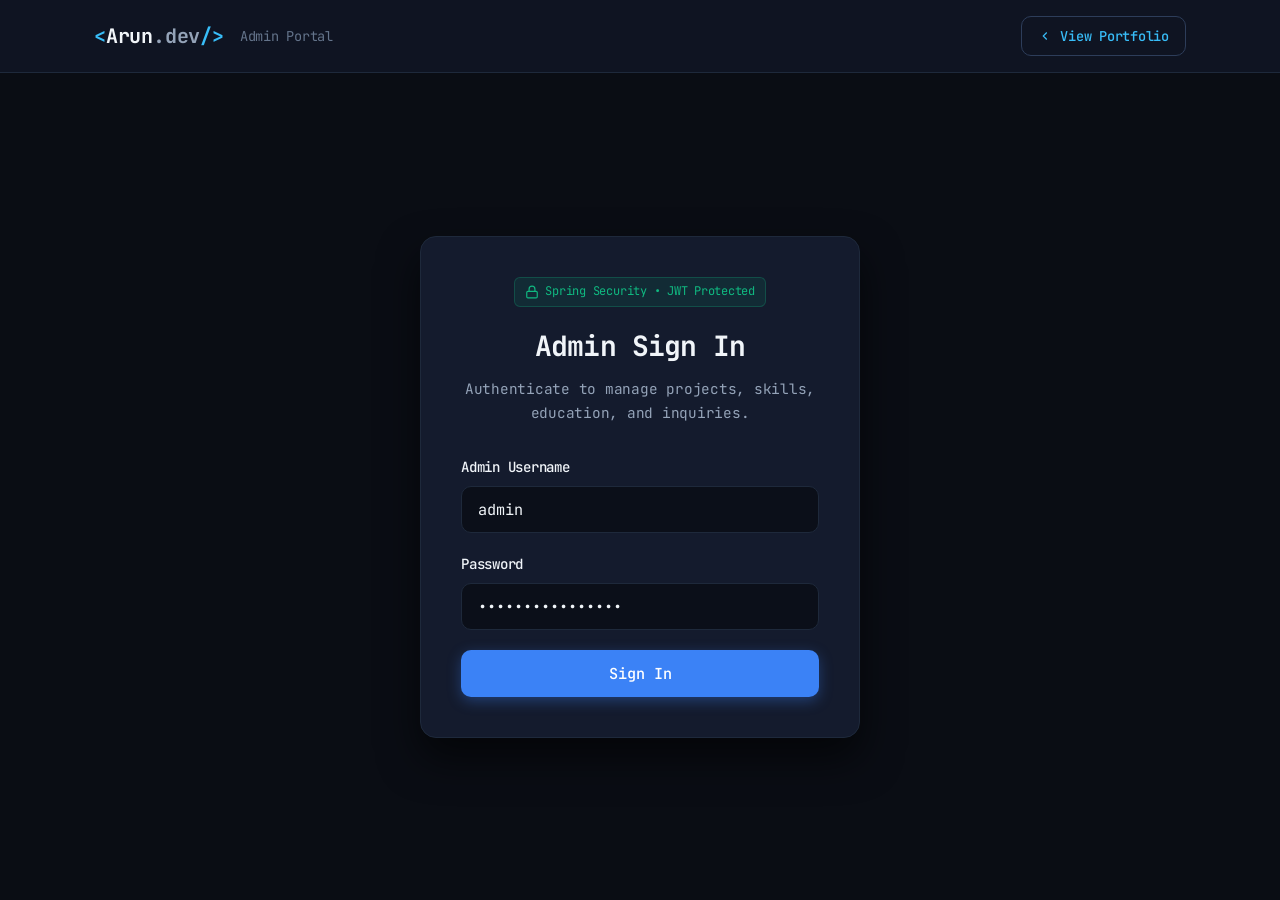
==== commit aa7dc4fe: "style: apply terminal developer monospace font (JetBrains Mono) throughout entire application" ====
--- a/frontend/admin.html
+++ b/frontend/admin.html
@@ -2,7 +2,7 @@
 <html lang="en">
 <head>
     <meta charset="UTF-8">
-    <meta name="viewport" content="width=device-width, initial-scale=1.0">
+    <meta name="viewport" content="width=device-width, initial-scale=1.0, maximum-scale=5.0, viewport-fit=cover">
     <meta name="description" content="Admin Control Panel for Arun's Developer Portfolio">
     <meta name="theme-color" content="#0a0d14">
     <title>Admin Dashboard | Arun.dev</title>
@@ -10,7 +10,7 @@
     <!-- Fonts -->
     <link rel="preconnect" href="https://fonts.googleapis.com">
     <link rel="preconnect" href="https://fonts.gstatic.com" crossorigin>
-    <link href="https://fonts.googleapis.com/css2?family=Inter:wght@300;400;500;600;700;800&family=JetBrains+Mono:wght@400;500;600&display=swap" rel="stylesheet">
+    <link href="https://fonts.googleapis.com/css2?family=JetBrains+Mono:ital,wght@0,300;0,400;0,500;0,600;0,700;0,800;1,400;1,600&display=swap" rel="stylesheet">
 
     <!-- Stylesheets -->
     <link rel="stylesheet" href="css/style.css">
@@ -462,6 +462,7 @@
                 <button class="tab-btn" data-tab="skills-tab">Skills Manager</button>
                 <button class="tab-btn" data-tab="education-tab">Education Manager</button>
                 <button class="tab-btn" data-tab="messages-tab">Messages Inbox</button>
+                <button class="tab-btn" data-tab="resume-tab">Resume Link</button>
             </nav>
 
             <!-- TAB 1: PROJECTS -->
@@ -576,6 +577,31 @@
                     </table>
                 </div>
             </section>
+
+            <!-- TAB 5: RESUME LINK SETTINGS -->
+            <section class="tab-content" id="resume-tab">
+                <div class="tab-actions-header">
+                    <div>
+                        <h2>Online Resume &amp; Profile Link</h2>
+                        <p style="color: var(--text-secondary); font-size: 0.9rem;">Set the online PDF link (Google Drive view link, GitHub raw URL, Cloudinary, Dropbox) for visitors to view/download.</p>
+                    </div>
+                </div>
+
+                <div style="background: var(--bg-card); border: 1px solid var(--border-subtle); border-radius: var(--radius-md); padding: 1.75rem; max-width: 680px;">
+                    <form id="resume-config-form">
+                        <div class="form-group" style="margin-bottom: 1.25rem;">
+                            <label for="resume-url-input" class="form-label">Online PDF URL (Google Drive / Direct Cloud PDF) *</label>
+                            <input type="url" id="resume-url-input" class="form-input" placeholder="https://drive.google.com/file/d/1YourFileId/view?usp=sharing" required>
+                            <p style="font-size: 0.78rem; color: var(--text-muted); margin-top: 0.35rem;">Visitors who click the "Resume" button on your portfolio will open this online PDF directly in a new tab.</p>
+                        </div>
+
+                        <div style="display: flex; flex-wrap: wrap; gap: 0.75rem; align-items: center;">
+                            <button type="submit" class="btn btn-primary btn-sm" id="save-resume-btn">Save Resume Link</button>
+                            <button type="button" class="btn btn-secondary btn-sm" id="test-resume-btn">Preview Online Resume</button>
+                        </div>
+                    </form>
+                </div>
+            </section>
         </div>
     </main>
 
@@ -606,7 +632,7 @@
 
                 <div class="form-group">
                     <label class="form-label" for="proj-github">GitHub Repository URL</label>
-                    <input type="url" id="proj-github" class="form-input" placeholder="https://github.com/TODO-arun/project">
+                    <input type="url" id="proj-github" class="form-input" placeholder="https://github.com/arun-kumarsb/project">
                 </div>
 
                 <div class="form-group">
@@ -650,7 +676,7 @@
                         <option value="Database">Database</option>
                         <option value="Frontend">Frontend</option>
                         <option value="Tools">Tools</option>
-                        <option value="AI/ML">AI/ML</option>
+                        <option value="Core CS">Core CS</option>
                     </select>
                 </div>
 
--- a/frontend/css/style.css
+++ b/frontend/css/style.css
@@ -22,11 +22,14 @@
     --text-muted: #64748b;
     --text-inverse: #0a0d14;
     
-    /* Accents & Brand */
-    --accent-primary: #38bdf8;       /* Bright Cyan */
-    --accent-secondary: #3b82f6;     /* Modern Blue */
-    --accent-gradient: linear-gradient(135deg, #38bdf8 0%, #3b82f6 50%, #6366f1 100%);
-    --accent-glow: rgba(56, 189, 248, 0.15);
+    /* Accents & Brand (Tactical Defense & Modern Tech) */
+    --accent-primary: #38bdf8;       /* Tactical Cyan */
+    --accent-secondary: #3b82f6;     /* Precision Blue */
+    --tactical-gold: #f59e0b;        /* Regimental Gold */
+    --tactical-olive: #10b981;       /* Army Olive / Resilience Green */
+    --accent-gradient: linear-gradient(135deg, #38bdf8 0%, #3b82f6 50%, #10b981 100%);
+    --accent-glow: rgba(56, 189, 248, 0.18);
+    --tactical-glow: rgba(16, 185, 129, 0.2);
     
     /* Status Colors */
     --success: #10b981;
@@ -36,9 +39,9 @@
     --warning: #f59e0b;
     --warning-bg: rgba(245, 158, 11, 0.12);
     
-    /* Typography */
-    --font-sans: 'Inter', -apple-system, BlinkMacSystemFont, 'Segoe UI', Roboto, sans-serif;
-    --font-mono: 'JetBrains Mono', 'Fira Code', 'Courier New', monospace;
+    /* Typography - Terminal / Developer Monospace Everywhere */
+    --font-mono: 'JetBrains Mono', 'Fira Code', 'Cascadia Code', 'Courier New', monospace;
+    --font-sans: 'JetBrains Mono', 'Fira Code', 'Cascadia Code', 'Courier New', monospace;
     
     /* Layout & Sizing */
     --container-width: 1140px;
@@ -53,11 +56,48 @@
     --transition-normal: 0.28s ease;
 }
 
+/* Tactical & Military Heritage Utilities */
+.badge-tactical {
+    display: inline-flex;
+    align-items: center;
+    gap: 0.4rem;
+    padding: 0.35rem 0.75rem;
+    background: rgba(16, 185, 129, 0.1);
+    border: 1px solid rgba(16, 185, 129, 0.3);
+    color: var(--tactical-olive);
+    border-radius: var(--radius-full);
+    font-size: 0.76rem;
+    font-family: var(--font-mono);
+    letter-spacing: 0.4px;
+    text-transform: uppercase;
+}
+
+.badge-sikhli {
+    display: inline-flex;
+    align-items: center;
+    gap: 0.4rem;
+    padding: 0.35rem 0.75rem;
+    background: rgba(245, 158, 11, 0.1);
+    border: 1px solid rgba(245, 158, 11, 0.35);
+    color: var(--tactical-gold);
+    border-radius: var(--radius-full);
+    font-size: 0.76rem;
+    font-family: var(--font-mono);
+    font-weight: 600;
+}
+
+.card-defense-highlight {
+    background: linear-gradient(135deg, rgba(18, 25, 41, 0.9) 0%, rgba(13, 27, 24, 0.6) 100%) !important;
+    border: 1px solid rgba(16, 185, 129, 0.3) !important;
+    box-shadow: 0 10px 30px rgba(0, 0, 0, 0.5), 0 0 20px rgba(16, 185, 129, 0.06);
+}
+
 /* Base & Reset */
 *, *::before, *::after {
     box-sizing: border-box;
     margin: 0;
     padding: 0;
+    font-family: inherit;
 }
 
 html {
@@ -68,11 +108,17 @@
 body {
     background-color: var(--bg-primary);
     color: var(--text-primary);
-    font-family: var(--font-sans);
-    line-height: 1.6;
+    font-family: var(--font-mono);
+    line-height: 1.65;
+    letter-spacing: -0.015em;
     overflow-x: hidden;
     -webkit-font-smoothing: antialiased;
     -moz-osx-font-smoothing: grayscale;
+}
+
+h1, h2, h3, h4, h5, h6 {
+    font-family: var(--font-mono);
+    letter-spacing: -0.03em;
 }
 
 a {
@@ -85,8 +131,8 @@
     list-style: none;
 }
 
-button, input, textarea {
-    font-family: inherit;
+button, input, textarea, select {
+    font-family: var(--font-mono);
     font-size: inherit;
 }
 
@@ -518,9 +564,14 @@
    ========================================================================== */
 .about-grid {
     display: grid;
-    grid-template-columns: 1.1fr 0.9fr;
+    grid-template-columns: 1.08fr 0.92fr;
     gap: 2.5rem;
-    align-items: start;
+    align-items: stretch;
+}
+
+.about-text-column {
+    display: flex;
+    flex-direction: column;
 }
 
 .about-card {
@@ -528,6 +579,11 @@
     border: 1px solid var(--border-subtle);
     border-radius: var(--radius-lg);
     padding: 2.25rem;
+    height: 100%;
+    display: flex;
+    flex-direction: column;
+    justify-content: flex-start;
+    box-shadow: 0 10px 30px rgba(0, 0, 0, 0.25);
 }
 
 .about-lead {
@@ -541,7 +597,7 @@
     font-size: 0.98rem;
     color: var(--text-secondary);
     line-height: 1.75;
-    margin-bottom: 1rem;
+    margin-bottom: 1.15rem;
 }
 
 .about-body:last-child {
@@ -551,17 +607,20 @@
 .about-features-column {
     display: flex;
     flex-direction: column;
-    gap: 1.25rem;
+    gap: 1rem;
+    justify-content: space-between;
 }
 
 .feature-card {
     display: flex;
-    gap: 1.25rem;
+    gap: 1.15rem;
     background: var(--bg-card);
     border: 1px solid var(--border-subtle);
     border-radius: var(--radius-md);
-    padding: 1.4rem;
+    padding: 1.25rem 1.35rem;
     transition: all var(--transition-fast);
+    align-items: flex-start;
+    flex: 1;
 }
 
 .feature-card:hover {
@@ -571,8 +630,8 @@
 }
 
 .feature-icon {
-    width: 44px;
-    height: 44px;
+    width: 42px;
+    height: 42px;
     border-radius: var(--radius-md);
     background: rgba(56, 189, 248, 0.1);
     color: var(--accent-primary);
@@ -582,17 +641,22 @@
     flex-shrink: 0;
 }
 
+.feature-info {
+    flex: 1;
+    min-width: 0;
+}
+
 .feature-info h3 {
-    font-size: 1.05rem;
+    font-size: 1.02rem;
     font-weight: 600;
-    margin-bottom: 0.35rem;
+    margin-bottom: 0.25rem;
     color: var(--text-primary);
 }
 
 .feature-info p {
     font-size: 0.88rem;
     color: var(--text-secondary);
-    line-height: 1.55;
+    line-height: 1.5;
 }
 
 /* ==========================================================================
@@ -895,7 +959,7 @@
     display: grid;
     grid-template-columns: 0.9fr 1.1fr;
     gap: 2.5rem;
-    align-items: start;
+    align-items: stretch;
 }
 
 .contact-info-card {
@@ -903,6 +967,11 @@
     border: 1px solid var(--border-subtle);
     border-radius: var(--radius-lg);
     padding: 2.25rem;
+    height: 100%;
+    display: flex;
+    flex-direction: column;
+    justify-content: space-between;
+    box-shadow: 0 10px 30px rgba(0, 0, 0, 0.25);
 }
 
 .contact-info-card h3 {
@@ -916,7 +985,7 @@
     font-size: 0.95rem;
     color: var(--text-secondary);
     line-height: 1.65;
-    margin-bottom: 2rem;
+    margin-bottom: 1.75rem;
 }
 
 .contact-details {
@@ -947,6 +1016,7 @@
 .contact-meta {
     display: flex;
     flex-direction: column;
+    min-width: 0;
 }
 
 .meta-label {
@@ -975,6 +1045,7 @@
     border: 1px solid var(--border-subtle);
     border-radius: var(--radius-md);
     font-size: 0.85rem;
+    margin-top: auto;
 }
 
 .status-dot {
@@ -999,6 +1070,8 @@
     border: 1px solid var(--border-subtle);
     border-radius: var(--radius-lg);
     padding: 2.25rem;
+    height: 100%;
+    box-shadow: 0 10px 30px rgba(0, 0, 0, 0.25);
 }
 
 .contact-form {
--- a/frontend/css/responsive.css
+++ b/frontend/css/responsive.css
@@ -1,9 +1,31 @@
 /* ==========================================================================
-   Responsive Stylesheet - Arun's Full-Stack Portfolio
+   Comprehensive Mobile & Responsive Stylesheet
+   Pixel-Perfect Layout for Android (360px - 412px), iPhone, and Tablets
    ========================================================================== */
 
-/* Tablet & Smaller Laptops (max-width: 992px) */
+/* Universal Mobile Box Sizing & No-Overflow Rules */
+*, *::before, *::after {
+    box-sizing: border-box;
+}
+
+html, body {
+    overflow-x: hidden !important;
+    width: 100%;
+    max-width: 100%;
+    margin: 0;
+    padding: 0;
+    -webkit-tap-highlight-color: transparent;
+    touch-action: manipulation;
+}
+
+/* ==========================================================================
+   1. Tablets & Medium Screens (max-width: 992px)
+   ========================================================================== */
 @media screen and (max-width: 992px) {
+    .section {
+        padding: 4.5rem 0;
+    }
+
     .hero-container {
         grid-template-columns: 1fr;
         gap: 2.5rem;
@@ -14,7 +36,7 @@
     }
 
     .hero-visual {
-        max-width: 600px;
+        max-width: 100%;
         margin: 0 auto;
         width: 100%;
     }
@@ -26,33 +48,83 @@
 
     .contact-layout {
         grid-template-columns: 1fr;
-        gap: 2rem;
+        gap: 2.5rem;
     }
 
     .projects-grid {
-        grid-template-columns: repeat(auto-fill, minmax(300px, 1fr));
+        grid-template-columns: repeat(auto-fill, minmax(280px, 1fr));
+        gap: 1.5rem;
+    }
+
+    .skills-grid {
+        grid-template-columns: repeat(auto-fill, minmax(220px, 1fr));
+        gap: 1rem;
     }
 }
 
-/* Tablets and Mobile Landscape (max-width: 768px) */
+/* ==========================================================================
+   2. Mobile & Touch Devices (max-width: 768px)
+   ========================================================================== */
 @media screen and (max-width: 768px) {
+    :root {
+        --header-height: 60px;
+    }
+
+    .container {
+        padding-left: 1.15rem;
+        padding-right: 1.15rem;
+        width: 100%;
+        max-width: 100%;
+    }
+
     .section {
-        padding: 4rem 0;
+        padding: 3.25rem 0;
+        overflow: hidden;
+    }
+
+    .section-header {
+        margin-bottom: 2rem;
+        text-align: left;
+        max-width: 100%;
     }
 
     .section-title {
         font-size: 1.85rem;
-    }
-
-    .hero-title {
-        font-size: 2.25rem;
-    }
-
-    .hero-subtitle {
-        font-size: 1.2rem;
-    }
-
-    /* Navigation Drawer on Mobile */
+        line-height: 1.25;
+    }
+
+    .section-subtitle {
+        font-size: 0.95rem;
+        line-height: 1.5;
+    }
+
+    /* -----------------------------------------------------------------------
+       Header & Navigation Bar
+       ----------------------------------------------------------------------- */
+    .header {
+        height: var(--header-height);
+    }
+
+    .nav-container {
+        padding-left: 1rem;
+        padding-right: 1rem;
+    }
+
+    .brand-logo {
+        font-size: 1.15rem;
+    }
+
+    .nav-actions {
+        display: flex;
+        align-items: center;
+        gap: 0.5rem;
+    }
+
+    .nav-actions .btn-sm {
+        padding: 0.35rem 0.7rem;
+        font-size: 0.78rem;
+    }
+
     .nav-menu {
         position: fixed;
         top: var(--header-height);
@@ -60,15 +132,17 @@
         width: 100%;
         height: calc(100vh - var(--header-height));
         background-color: rgba(10, 13, 20, 0.98);
-        backdrop-filter: blur(16px);
-        -webkit-backdrop-filter: blur(16px);
+        backdrop-filter: blur(20px);
+        -webkit-backdrop-filter: blur(20px);
         flex-direction: column;
         justify-content: flex-start;
         align-items: center;
-        padding: 3rem 1.5rem;
-        gap: 2rem;
-        transition: left 0.3s ease-in-out;
+        padding: 2.5rem 1.5rem;
+        gap: 1.5rem;
+        transition: left 0.3s cubic-bezier(0.4, 0, 0.2, 1);
         border-top: 1px solid var(--border-subtle);
+        z-index: 999;
+        overflow-y: auto;
     }
 
     .nav-menu.is-active {
@@ -77,28 +151,34 @@
 
     .nav-list {
         flex-direction: column;
-        gap: 1.75rem;
+        gap: 1.25rem;
         width: 100%;
         text-align: center;
     }
 
     .nav-link {
-        font-size: 1.25rem;
+        font-size: 1.2rem;
+        padding: 0.5rem 0;
+        display: block;
     }
 
     .nav-cta-desktop {
-        display: none;
+        display: none !important;
     }
 
     .nav-cta-mobile {
         display: block;
-        margin-top: 1.5rem;
-        width: 100%;
-        max-width: 260px;
+        width: 100%;
+        max-width: 280px;
+        margin-top: 1rem;
     }
 
     .hamburger-btn {
         display: flex;
+        min-width: 40px;
+        min-height: 40px;
+        align-items: center;
+        justify-content: center;
     }
 
     .hamburger-btn.is-active .hamburger-bar:nth-child(1) {
@@ -113,68 +193,482 @@
         transform: translateY(-8px) rotate(-45deg);
     }
 
-    /* Education Timeline adjustments */
+    /* -----------------------------------------------------------------------
+       Hero Section & Explore Project Button
+       ----------------------------------------------------------------------- */
+    .hero-section {
+        padding-top: calc(var(--header-height) + 1.25rem);
+        padding-bottom: 3.25rem;
+        min-height: auto;
+    }
+
+    .hero-container {
+        grid-template-columns: 1fr;
+        gap: 2rem;
+        width: 100%;
+    }
+
+    .hero-content {
+        width: 100%;
+        max-width: 100%;
+    }
+
+    .hero-badge {
+        font-size: 0.76rem;
+        padding: 0.35rem 0.7rem;
+        max-width: 100%;
+        white-space: normal;
+        line-height: 1.35;
+        margin-bottom: 1.15rem;
+    }
+
+    .hero-title {
+        font-size: 2.15rem;
+        line-height: 1.18;
+        letter-spacing: -0.02em;
+        margin-bottom: 0.65rem;
+        word-break: break-word;
+    }
+
+    .hero-subtitle {
+        font-size: 1.05rem;
+        line-height: 1.45;
+        margin-bottom: 1rem;
+    }
+
+    .hero-description {
+        font-size: 0.95rem;
+        line-height: 1.6;
+        margin-bottom: 1.75rem;
+        max-width: 100%;
+    }
+
+    .hero-cta-group {
+        display: flex;
+        flex-direction: column;
+        width: 100%;
+        max-width: 100%;
+        gap: 0.75rem;
+        margin-bottom: 1.75rem;
+    }
+
+    .hero-cta-group .btn {
+        width: 100%;
+        max-width: 100%;
+        min-height: 48px;
+        padding: 0.75rem 1.25rem;
+        font-size: 0.95rem;
+        justify-content: center;
+        text-align: center;
+        box-sizing: border-box;
+    }
+
+    .hero-socials {
+        display: flex;
+        flex-wrap: wrap;
+        align-items: center;
+        gap: 0.75rem;
+        width: 100%;
+    }
+
+    .social-label {
+        font-size: 0.8rem;
+        width: 100%;
+        margin-bottom: 0.15rem;
+    }
+
+    .social-link {
+        min-width: 44px;
+        min-height: 44px;
+        padding: 0.5rem 0.85rem;
+        font-size: 0.85rem;
+    }
+
+    /* Terminal Code Card */
+    .hero-visual {
+        width: 100%;
+        max-width: 100%;
+        margin: 0;
+        overflow: hidden;
+    }
+
+    .terminal-card {
+        width: 100%;
+        max-width: 100%;
+        border-radius: var(--radius-md);
+        box-shadow: 0 10px 30px rgba(0, 0, 0, 0.5);
+    }
+
+    .terminal-body {
+        padding: 1rem;
+        font-size: 0.78rem;
+        overflow-x: auto;
+        -webkit-overflow-scrolling: touch;
+    }
+
+    .terminal-code {
+        padding: 0.75rem;
+        font-size: 0.74rem;
+        max-width: 100%;
+        overflow-x: auto;
+        -webkit-overflow-scrolling: touch;
+    }
+
+    /* -----------------------------------------------------------------------
+       About Section Mobile Fixes
+       ----------------------------------------------------------------------- */
+    .about-grid {
+        grid-template-columns: 1fr;
+        gap: 1.25rem;
+        width: 100%;
+    }
+
+    .about-text-column, .about-features-column {
+        width: 100%;
+        max-width: 100%;
+    }
+
+    .about-card {
+        padding: 1.35rem 1.15rem;
+        border-radius: var(--radius-md);
+        width: 100%;
+        box-sizing: border-box;
+    }
+
+    .about-lead {
+        font-size: 1.05rem;
+        line-height: 1.6;
+        margin-bottom: 1rem;
+    }
+
+    .about-body {
+        font-size: 0.92rem;
+        line-height: 1.65;
+        margin-bottom: 0.85rem;
+    }
+
+    .about-features-column {
+        display: flex;
+        flex-direction: column;
+        gap: 0.85rem;
+    }
+
+    .feature-card {
+        display: flex;
+        gap: 0.85rem;
+        padding: 1.15rem 1rem;
+        border-radius: var(--radius-md);
+        width: 100%;
+        box-sizing: border-box;
+    }
+
+    .feature-icon {
+        width: 40px;
+        height: 40px;
+        min-width: 40px;
+        border-radius: var(--radius-sm);
+    }
+
+    .feature-info {
+        flex: 1;
+        min-width: 0; /* Prevents flex children from overflowing */
+    }
+
+    .feature-info h3 {
+        font-size: 1rem;
+        margin-bottom: 0.25rem;
+        word-break: break-word;
+    }
+
+    .feature-info p {
+        font-size: 0.84rem;
+        line-height: 1.45;
+    }
+
+    /* -----------------------------------------------------------------------
+       Skills Filter Tabs (Horizontal Native Swipe)
+       ----------------------------------------------------------------------- */
+    .skills-filter-container {
+        display: flex !important;
+        flex-wrap: nowrap !important;
+        overflow-x: auto !important;
+        -webkit-overflow-scrolling: touch;
+        gap: 0.5rem;
+        padding: 0.25rem 0.25rem 0.75rem 0.25rem;
+        margin-bottom: 1.75rem;
+        justify-content: flex-start !important;
+        scrollbar-width: none;
+        -ms-overflow-style: none;
+        width: 100%;
+        max-width: 100%;
+    }
+
+    .skills-filter-container::-webkit-scrollbar {
+        display: none;
+    }
+
+    .filter-btn {
+        flex-shrink: 0 !important;
+        padding: 0.5rem 1rem;
+        font-size: 0.84rem;
+        border-radius: var(--radius-full);
+        white-space: nowrap !important;
+        min-height: 38px;
+        display: inline-flex;
+        align-items: center;
+        justify-content: center;
+    }
+
+    .skills-grid {
+        grid-template-columns: 1fr;
+        gap: 0.75rem;
+        width: 100%;
+    }
+
+    .skill-card {
+        padding: 1.1rem 1.15rem;
+        width: 100%;
+        box-sizing: border-box;
+    }
+
+    /* -----------------------------------------------------------------------
+       Projects Section Mobile Fixes
+       ----------------------------------------------------------------------- */
+    .projects-grid {
+        grid-template-columns: 1fr;
+        gap: 1.25rem;
+        width: 100%;
+    }
+
+    .project-card {
+        width: 100%;
+        max-width: 100%;
+        border-radius: var(--radius-md);
+        box-sizing: border-box;
+    }
+
+    .project-header {
+        padding: 1.25rem 1.15rem 0.4rem 1.15rem;
+        flex-wrap: wrap;
+        gap: 0.5rem;
+    }
+
+    .project-title {
+        font-size: 1.2rem;
+        word-break: break-word;
+    }
+
+    .project-body {
+        padding: 0.4rem 1.15rem 1rem 1.15rem;
+    }
+
+    .project-description {
+        font-size: 0.88rem;
+        line-height: 1.55;
+    }
+
+    .project-tags {
+        gap: 0.35rem;
+        margin-bottom: 1.15rem;
+    }
+
+    .project-tag {
+        font-size: 0.72rem;
+        padding: 0.2rem 0.55rem;
+    }
+
+    .project-footer {
+        padding: 0.85rem 1.15rem 1.15rem 1.15rem;
+        border-top: 1px solid var(--border-subtle);
+    }
+
+    .project-links {
+        display: flex;
+        flex-direction: column;
+        gap: 0.5rem;
+        width: 100%;
+    }
+
+    .project-links .btn {
+        width: 100%;
+        min-height: 42px;
+        justify-content: center;
+        box-sizing: border-box;
+    }
+
+    /* -----------------------------------------------------------------------
+       Education Timeline on Mobile
+       ----------------------------------------------------------------------- */
+    .education-timeline {
+        padding-left: 0;
+        width: 100%;
+    }
+
     .education-timeline::before {
-        left: 12px;
+        left: 8px;
     }
 
     .education-item {
-        padding-left: 36px;
+        padding-left: 28px;
+        margin-bottom: 1.75rem;
+        width: 100%;
     }
 
     .education-node {
-        left: 4px;
-        width: 16px;
-        height: 16px;
+        left: 2px;
+        width: 14px;
+        height: 14px;
+        top: 4px;
+    }
+
+    .education-card {
+        padding: 1.15rem 1rem;
+        width: 100%;
+        box-sizing: border-box;
     }
 
     .education-header-row {
         flex-direction: column;
         align-items: flex-start;
-        gap: 0.25rem;
+        gap: 0.3rem;
+    }
+
+    .education-timeframe {
+        font-size: 0.75rem;
+        padding: 0.2rem 0.5rem;
+    }
+
+    .education-degree {
+        font-size: 1.05rem;
+        word-break: break-word;
+    }
+
+    .education-institution {
+        font-size: 0.88rem;
+    }
+
+    /* -----------------------------------------------------------------------
+       Contact Section Mobile
+       ----------------------------------------------------------------------- */
+    .contact-layout {
+        grid-template-columns: 1fr;
+        gap: 1.5rem;
+        width: 100%;
+    }
+
+    .contact-info-card, .contact-form-panel {
+        padding: 1.35rem 1.15rem;
+        border-radius: var(--radius-md);
+        width: 100%;
+        box-sizing: border-box;
+    }
+
+    .contact-channel {
+        padding: 0.85rem;
+        gap: 0.85rem;
+    }
+
+    .form-input, .form-textarea {
+        font-size: 16px !important; /* Prevents auto-zoom on mobile */
+        padding: 0.8rem 0.9rem;
+    }
+
+    .system-status-box {
+        padding: 0.9rem;
+        margin-top: 1.25rem;
+        width: 100%;
+        box-sizing: border-box;
+    }
+
+    .system-status-header {
+        font-size: 0.82rem;
+    }
+
+    /* -----------------------------------------------------------------------
+       Footer on Mobile
+       ----------------------------------------------------------------------- */
+    .footer {
+        padding: 2.25rem 0 2.75rem 0;
     }
 
     .footer-container {
         flex-direction: column;
         text-align: center;
-        gap: 1rem;
+        gap: 1.15rem;
+    }
+
+    .footer-tech {
+        font-size: 0.76rem;
     }
 }
 
-/* Small Mobile Screens (max-width: 480px) */
+/* ==========================================================================
+   3. Small Android Phones (max-width: 480px)
+   ========================================================================== */
 @media screen and (max-width: 480px) {
     .container {
-        padding-left: 1rem;
-        padding-right: 1rem;
+        padding-left: 0.9rem;
+        padding-right: 0.9rem;
     }
 
     .hero-title {
-        font-size: 1.95rem;
-    }
-
-    .hero-cta-group {
-        flex-direction: column;
-        width: 100%;
-    }
-
-    .hero-cta-group .btn {
-        width: 100%;
-    }
-
-    .hero-socials {
-        flex-wrap: wrap;
+        font-size: 1.9rem;
+        line-height: 1.2;
+    }
+
+    .hero-subtitle {
+        font-size: 0.95rem;
+    }
+
+    .section-title {
+        font-size: 1.6rem;
+    }
+
+    .about-card {
+        padding: 1.15rem 0.9rem;
+    }
+
+    .feature-card {
+        padding: 1rem 0.85rem;
+    }
+
+    /* Admin Dashboard Mobile adjustments */
+    .stats-grid {
+        grid-template-columns: 1fr 1fr;
         gap: 0.75rem;
     }
 
-    .about-card, .contact-info-card, .contact-form-panel {
-        padding: 1.5rem 1.25rem;
-    }
-
-    .skills-grid {
-        grid-template-columns: 1fr;
-    }
-
-    .projects-grid {
-        grid-template-columns: 1fr;
+    .stat-card {
+        padding: 0.85rem;
+    }
+
+    .stat-value {
+        font-size: 1.4rem;
+    }
+
+    .admin-nav-tabs {
+        display: flex !important;
+        flex-wrap: nowrap !important;
+        overflow-x: auto !important;
+        -webkit-overflow-scrolling: touch;
+        gap: 0.25rem;
+        scrollbar-width: none;
+        width: 100%;
+    }
+
+    .admin-nav-tabs::-webkit-scrollbar {
+        display: none;
+    }
+
+    .tab-btn {
+        flex-shrink: 0;
+        padding: 0.55rem 0.75rem;
+        font-size: 0.8rem;
+        white-space: nowrap;
+    }
+
+    .modal-dialog {
+        padding: 1.15rem;
+        max-height: 88vh;
     }
 }
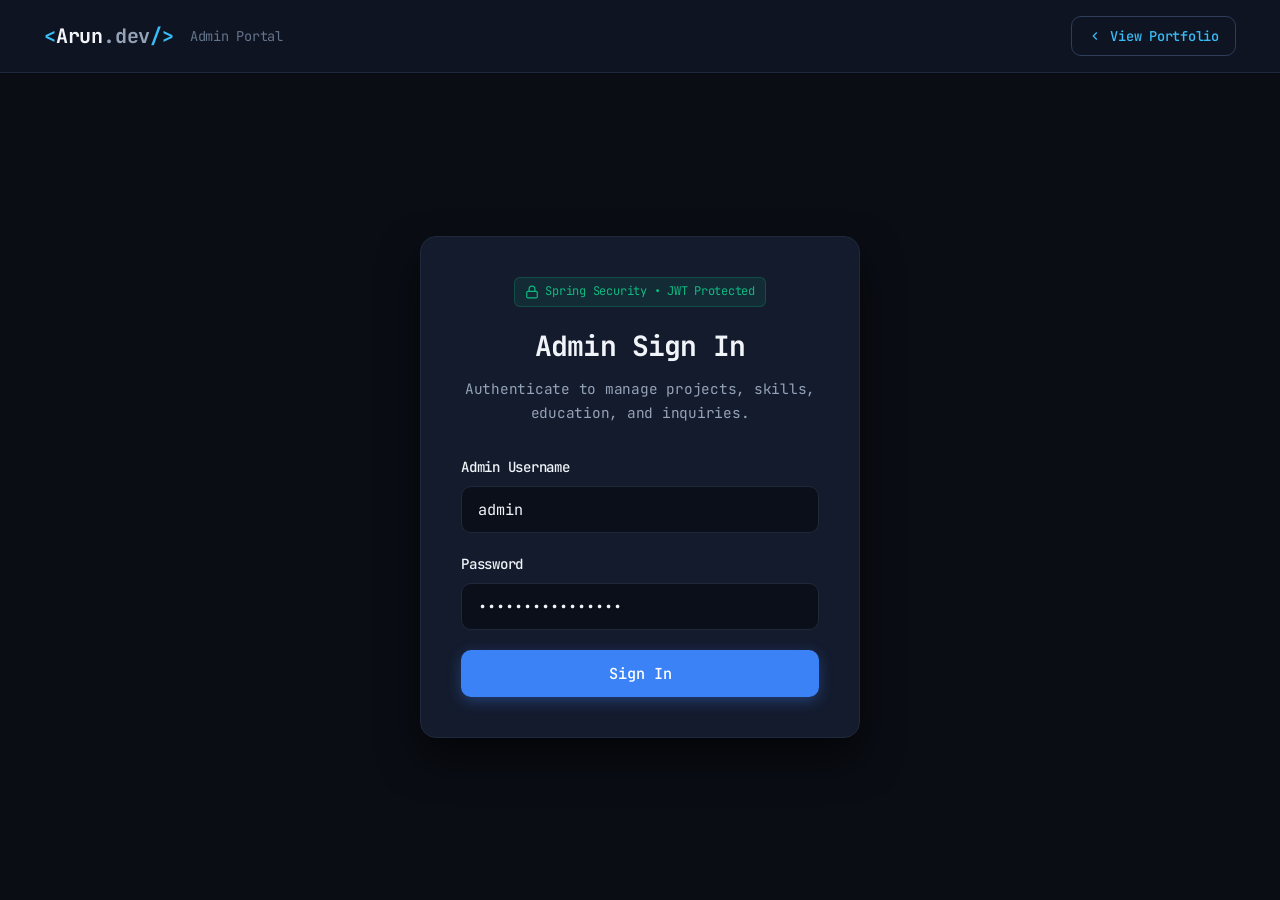
==== commit 1b865da2: "Fix resume button modal opening and admin resume preview handler" ====
--- a/frontend/admin.html
+++ b/frontend/admin.html
@@ -591,7 +591,7 @@
                     <form id="resume-config-form">
                         <div class="form-group" style="margin-bottom: 1.25rem;">
                             <label for="resume-url-input" class="form-label">Online PDF URL (Google Drive / Direct Cloud PDF) *</label>
-                            <input type="url" id="resume-url-input" class="form-input" placeholder="https://drive.google.com/file/d/1YourFileId/view?usp=sharing" required>
+                            <input type="text" id="resume-url-input" class="form-input" placeholder="https://drive.google.com/file/d/1YourFileId/view?usp=sharing" required>
                             <p style="font-size: 0.78rem; color: var(--text-muted); margin-top: 0.35rem;">Visitors who click the "Resume" button on your portfolio will open this online PDF directly in a new tab.</p>
                         </div>
 
--- a/frontend/css/style.css
+++ b/frontend/css/style.css
@@ -44,7 +44,7 @@
     --font-sans: 'JetBrains Mono', 'Fira Code', 'Cascadia Code', 'Courier New', monospace;
     
     /* Layout & Sizing */
-    --container-width: 1140px;
+    --container-width: 1240px;
     --header-height: 72px;
     --radius-sm: 6px;
     --radius-md: 10px;
@@ -365,103 +365,97 @@
    Hero Section
    ========================================================================== */
 .hero-section {
-    padding-top: calc(var(--header-height) + 4rem);
-    padding-bottom: 5.5rem;
+    padding-top: calc(var(--header-height) + 3rem);
+    padding-bottom: 4.5rem;
     min-height: calc(100vh - var(--header-height));
     display: flex;
     align-items: center;
-    background: radial-gradient(circle at 80% 20%, rgba(56, 189, 248, 0.06) 0%, transparent 60%),
-                radial-gradient(circle at 10% 80%, rgba(59, 130, 246, 0.05) 0%, transparent 60%);
+    justify-content: center;
+    background: radial-gradient(circle at 85% 30%, rgba(56, 189, 248, 0.08) 0%, transparent 60%),
+                radial-gradient(circle at 15% 70%, rgba(59, 130, 246, 0.06) 0%, transparent 60%);
+    position: relative;
 }
 
 .hero-container {
     display: grid;
-    grid-template-columns: 1.2fr 0.8fr;
+    grid-template-columns: minmax(0, 0.9fr) minmax(0, 1.1fr);
     gap: 3.5rem;
     align-items: center;
-}
-
-.hero-badge {
-    display: inline-flex;
-    align-items: center;
-    gap: 0.5rem;
-    padding: 0.4rem 0.9rem;
-    background: rgba(30, 41, 59, 0.6);
-    border: 1px solid var(--border-subtle);
-    border-radius: var(--radius-full);
-    font-size: 0.82rem;
-    font-family: var(--font-mono);
-    color: var(--text-secondary);
-    margin-bottom: 1.5rem;
-}
-
-.status-indicator {
-    width: 8px;
-    height: 8px;
-    background-color: var(--success);
-    border-radius: 50%;
-    box-shadow: 0 0 8px var(--success);
-    animation: pulse 2s infinite;
-}
-
-@keyframes pulse {
-    0% { transform: scale(0.95); opacity: 0.8; }
-    50% { transform: scale(1.15); opacity: 1; }
-    100% { transform: scale(0.95); opacity: 0.8; }
+    width: 100%;
+}
+
+.hero-content {
+    width: 100%;
+    display: flex;
+    flex-direction: column;
+    justify-content: center;
+}
+
+.hero-badges {
+    display: flex;
+    flex-wrap: wrap;
+    align-items: center;
+    gap: 0.6rem;
+    margin-bottom: 1.35rem;
 }
 
 .hero-title {
-    font-size: 3.25rem;
+    font-size: clamp(2.4rem, 3.8vw, 3.15rem);
     font-weight: 800;
     line-height: 1.15;
     letter-spacing: -0.03em;
-    margin-bottom: 0.75rem;
+    margin-bottom: 0.85rem;
 }
 
 .hero-subtitle {
-    font-size: 1.45rem;
+    font-size: clamp(1.15rem, 1.8vw, 1.35rem);
     font-weight: 600;
     color: var(--text-secondary);
-    line-height: 1.35;
+    line-height: 1.4;
     margin-bottom: 1.25rem;
+    max-width: 540px;
 }
 
 .hero-description {
-    font-size: 1.05rem;
+    font-size: 0.95rem;
     color: var(--text-secondary);
     line-height: 1.7;
     margin-bottom: 2rem;
-    max-width: 580px;
+    max-width: 520px;
 }
 
 .hero-cta-group {
     display: flex;
     flex-wrap: wrap;
-    gap: 1rem;
-    margin-bottom: 2rem;
+    align-items: center;
+    gap: 0.85rem;
+    margin-bottom: 2.25rem;
 }
 
 .hero-socials {
     display: flex;
     align-items: center;
-    gap: 1.25rem;
+    gap: 0.85rem;
+    flex-wrap: wrap;
 }
 
 .social-label {
-    font-size: 0.88rem;
+    font-size: 0.84rem;
     color: var(--text-muted);
     font-family: var(--font-mono);
+    text-transform: uppercase;
+    letter-spacing: 0.5px;
 }
 
 .social-link {
     display: inline-flex;
     align-items: center;
-    gap: 0.4rem;
-    color: var(--text-secondary);
-    font-size: 0.9rem;
-    padding: 0.35rem 0.6rem;
+    gap: 0.45rem;
+    color: var(--text-secondary);
+    font-size: 0.86rem;
+    padding: 0.38rem 0.75rem;
     border-radius: var(--radius-sm);
-    background: rgba(30, 41, 59, 0.4);
+    background: rgba(20, 27, 45, 0.6);
     border: 1px solid var(--border-subtle);
     transition: all var(--transition-fast);
 }
@@ -469,21 +463,37 @@
 .social-link:hover {
     color: var(--accent-primary);
     border-color: var(--accent-primary);
-    background: rgba(56, 189, 248, 0.06);
+    background: rgba(56, 189, 248, 0.08);
+    transform: translateY(-1px);
+}
+
+.hero-visual {
+    width: 100%;
+    display: flex;
+    justify-content: center;
+    align-items: center;
 }
 
 /* Terminal Card in Hero */
 .terminal-card {
     background: var(--bg-terminal);
-    border: 1px solid var(--border-subtle);
+    border: 1px solid rgba(56, 189, 248, 0.25);
     border-radius: var(--radius-lg);
     overflow: hidden;
-    box-shadow: 0 20px 40px rgba(0, 0, 0, 0.6);
+    box-shadow: 0 25px 50px -12px rgba(0, 0, 0, 0.7), 0 0 30px rgba(56, 189, 248, 0.08);
+    width: 100%;
+    transition: all var(--transition-normal);
+}
+
+.terminal-card:hover {
+    border-color: rgba(56, 189, 248, 0.45);
+    box-shadow: 0 30px 60px -12px rgba(0, 0, 0, 0.8), 0 0 40px rgba(56, 189, 248, 0.15);
+    transform: translateY(-2px);
 }
 
 .terminal-header {
     background: #0f1420;
-    padding: 0.75rem 1rem;
+    padding: 0.85rem 1.15rem;
     display: flex;
     align-items: center;
     border-bottom: 1px solid var(--border-subtle);
@@ -512,7 +522,7 @@
 }
 
 .terminal-body {
-    padding: 1.25rem;
+    padding: 1.35rem 1.4rem;
     font-family: var(--font-mono);
     font-size: 0.85rem;
     line-height: 1.6;
@@ -540,11 +550,14 @@
 }
 
 .terminal-code {
-    background: #090d16;
-    padding: 0.85rem;
+    background: #060912;
+    border: 1px solid rgba(30, 41, 59, 0.8);
+    padding: 0.95rem 1.15rem;
     border-radius: var(--radius-sm);
     margin-bottom: 0.9rem;
     overflow-x: auto;
+    font-size: 0.84rem;
+    line-height: 1.55;
 }
 
 .json-key { color: #38bdf8; }
--- a/frontend/css/responsive.css
+++ b/frontend/css/responsive.css
@@ -21,18 +21,30 @@
 /* ==========================================================================
    1. Tablets & Medium Screens (max-width: 992px)
    ========================================================================== */
-@media screen and (max-width: 992px) {
+@media screen and (max-width: 1024px) {
     .section {
         padding: 4.5rem 0;
     }
 
     .hero-container {
+        grid-template-columns: minmax(0, 0.95fr) minmax(0, 1.05fr);
+        gap: 2rem;
+        align-items: center;
+    }
+
+    .hero-title {
+        font-size: 2.6rem;
+    }
+
+    .hero-visual {
+        width: 100%;
+    }
+}
+
+@media screen and (max-width: 860px) {
+    .hero-container {
         grid-template-columns: 1fr;
         gap: 2.5rem;
-    }
-
-    .hero-title {
-        font-size: 2.75rem;
     }
 
     .hero-visual {
